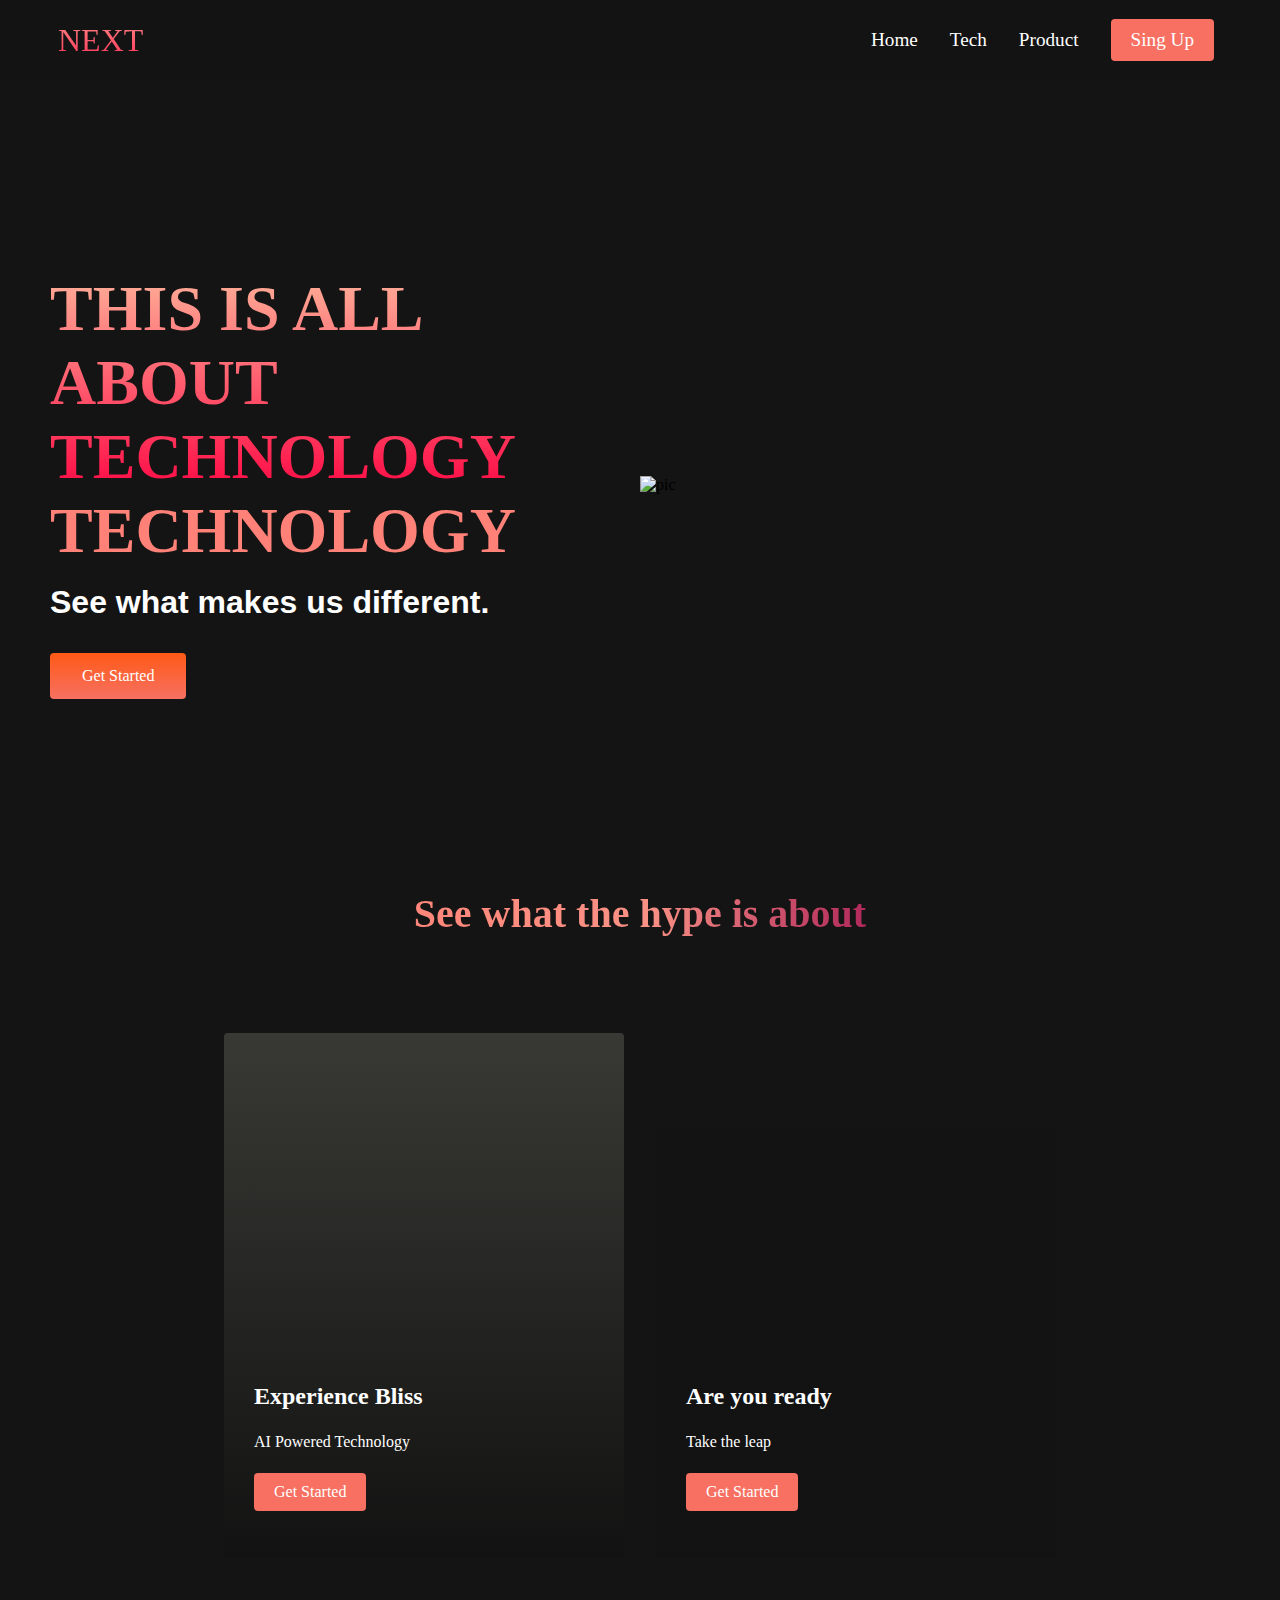
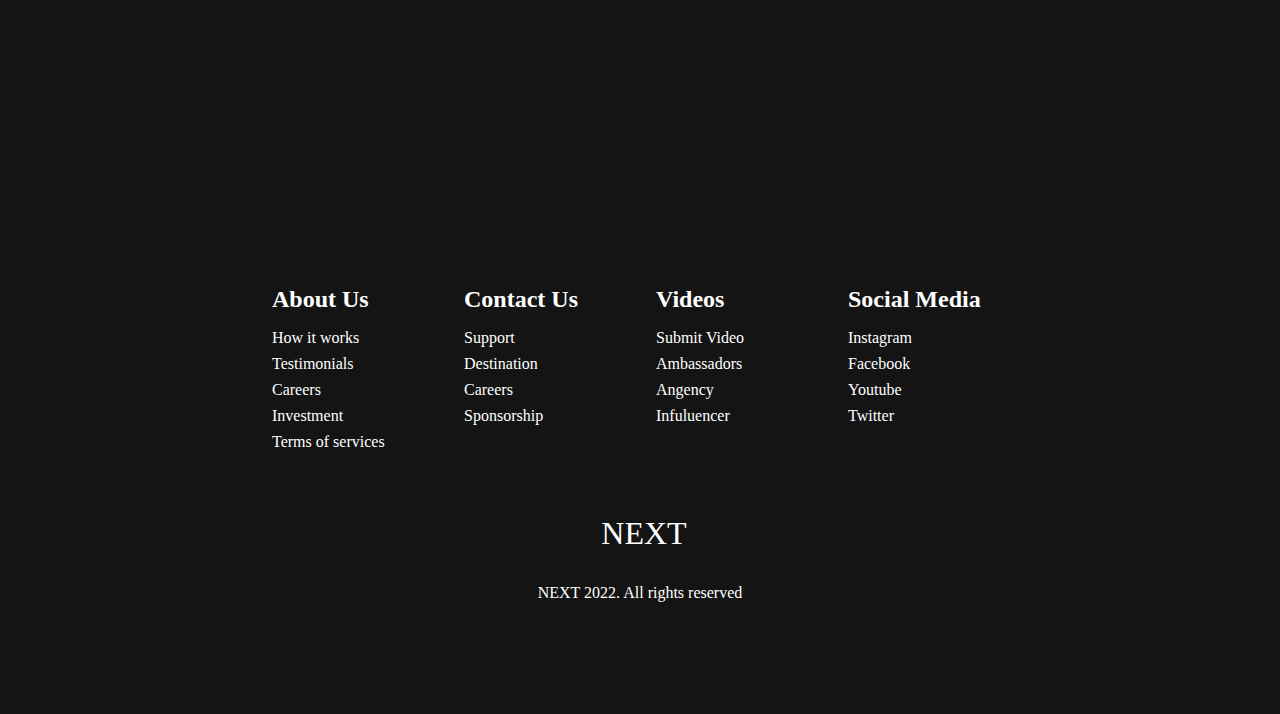
==== Tech.html @ df103964 "Add files via upload" ====
<!DOCTYPE html>
<html lang="en">

<head>
    <link rel="stylesheet" href="https://use.fontawesome.com/releases/v5.13.0/css/all.css" integrity="sha384-Bfad6CLCknfcloXFOyFnlgtENryhrpZCe29RTifKEixXQZ38WheV+i/6YWSzkz3V" crossorigin="anonymous" />
    <meta charset="UTF-8">
    <meta http-equiv="X-UA-Compatible" content="IE=edge">
    <meta name="viewport" content="width=device-width, initial-scale=1.0">
    <title>NEXT</title>
    <link rel="stylesheet" href="style.css">
</head>

<body>
    <!------navbar section---->
    <nav class="navbar">
        <div class="navbar__container">
            <a href="/" id="navbar__logo"><i class="fas fa-gem"></i> NEXT</a>
            <div class="navbar__toggle" id="mobile-menu">
                <span class="bar"></span>
                <span class="bar"></span>
                <span class="bar"></span>
            </div>
            <ul class="navbar__menu">
                <li class="navbar__item">
                    <a href="/" class="navbar__links">Home</a>
                </li>
                <li class="navbar__item">
                    <a href="Tech.html" class="navbar__links">Tech</a>
                </li>
                <li class="nav bar__item">
                    <a href="/" class="navbar__links">Product</a>
                </li>
                <li class="navbar__btn">
                    <a href="/" class="button">Sing Up</a>
                </li>
            </ul>
        </div>
    </nav>
    <!-----hero section-->
    <div class="main">
        <div class="main__container">
            <div class="main__content">
                <h1>THIS IS ALL ABOUT TECHNOLOGY </h1>
                <h2>TECHNOLOGY</h2>
                <p>See what makes us different.</p>
                <button class="main__btn"><a href="/"></a>Get Started</button>
            </div>
            <div class="main__img--ontainer">
                <img src="image/pexel2.jpg" alt="pic" id="main__img">
            </div>
        </div>

    </div>  

    <!-----Services section-->
    <div class="services">
        <h1>See what the hype is about</h1>
        <div class="services__container">
            <div class="services__card">
              <h2>Experience Bliss</h2>  
              <p>AI Powered Technology</p>
              <button>Get Started</button>   
            </div>
            <div class="services__card">
                <h2>Are you ready</h2>  
                <p>Take the leap</p>
                <button>Get Started</button>   
              </div>
        </div>
    </div>

    <!----footer sectiont-->
    <div class="footer__container">
        <div class="footer__links">
          <div class="footer__link--wrapper">
              <div class="footer__link--items">
                  <h2>About Us</h2>
                  <a href="/sing__up">How it works</a>
                  <a href="/">Testimonials</a>
                  <a href="/">Careers</a>
                  <a href="/">Investment</a>
                  <a href="/">Terms of services</a>
              </div>
              <div class="footer__link--items">
                  <h2>Contact Us</h2>
                  <a href="/">Support</a>
                  <a href="/">Destination</a>
                  <a href="/">Careers</a>
                  <a href="/">Sponsorship</a>
                  
              </div>
          </div>  
          <div class="footer__link--wrapper">
            <div class="footer__link--items">
                <h2>Videos</h2>
                <a href="/">Submit Video</a>
                <a href="/">Ambassadors</a>
                <a href="/">Angency</a>
                <a href="/">Infuluencer</a>
               
            </div>
            <div class="footer__link--items">
                <h2>Social Media</h2>
                <a href="/">Instagram</a>
                <a href="/">Facebook</a>
                <a href="/">Youtube</a>
                <a href="/">Twitter</a>
            </div>
        </div>  
        </div>
        <div class="social__media">
            <div class="social__media--wrap">
                <div class="footer__logo">
                   <a href="/" id="footer__logo"><i class="fas fa-gem"></i>NEXT</a> 
                </div>
                <p class="website__rights">NEXT 2022. All rights reserved</p>
                <div class="social__icons">
                   <a href="/" class="social__icon--link" target="_blank">
                     <i class="fab fa-facebook"></i>   
                   </a> 
                   <a href="/" class="social__icon--link" target="_blank">
                    <i class="fab fa-instagram"></i>   
                  </a>
                  <a href="/" class="social__icon--link" target="_blank">
                    <i class="fab fa-twitter"></i>   
                  </a> 
                  <a href="/" class="social__icon--link" target="_blank">
                    <i class="fab fa-linkedin"></i>   
                  </a> 
                  <a href="/" class="social__icon--link" target="_blank">
                    <i class="fab fa-youtube"></i>   
                  </a>  
                </div>
            </div>
        </div>
    </div>
    <script src="script.js"></script>
</body>

</html>
---- style.css ----
* {
    box-sizing: border-box;
    margin: 0;
    padding: 0;
    font-family: 'Arial, Helvetica, sans-serif';
}

.navbar {
    background: #131313;
    height: 80px;
    display: flex;
    justify-content: center;
    align-items: center;
    font-size: 1.2rem;
    position: sticky;
    top: 0;
    z-index: 999;
}

.navbar__container {
    display: flex;
    justify-content: space-between;
    height: 80px;
    z-index: 1;
    width: 100%;
    max-width: 1300px;
    margin: 0 auto;
    padding: 0 50px;
}

#navbar__logo {
    background-color: #ff8177;
    background-image: linear-gradient(to top, #ff0844 0%, #ffb199 100%);
    background-size: 100%;
    -webkit-background-clip: text;
    -moz-background-clip: text;
    -webkit-text-fill-color: transparent;
    -moz-text-fill-color: transparent;
    display: flex;
    align-items: center;
    cursor: pointer;
    font-size: 2rem
}

.fa-gem {
    margin-right: 0.5rem;
}

.navbar__menu {
    display: flex;
    align-items: center;
    list-style: none;
    text-align: center;
}

.navbar__item {
    height: 80px;
}

.navbar__links {
    color: #fff;
    display: flex;
    align-items: center;
    justify-content: center;
    text-decoration: none;
    padding: 0 1rem;
    height: 100%;
}

.navbar__btn {
    display: flex;
    justify-content: center;
    align-items: center;
    padding: 0 1rem;
    width: 100%;
}
   .button{
    display: flex;
    justify-content: center;
    text-decoration: none;
    padding: 10px 20px;
    height: 100%;
    width: 100%;
    border: none;
    outline: none;
    border-radius: 4px;
    background: #f77062;
    color: #fff;
}
   
       
    .button:hover {
        background: #4837ff;
        transition: all 0.3s ease;
    }
    .navbar__links:hover {
        color: #f77062;
        transition: all 0.3s ease;
    }
    @media screen and (max-width: 960px) {
        .navbar__container {
            display: flex;
            justify-content: space-between;
            height: 80px;
            z-index: 1;
            width: 100%;
            max-width: 1300px;
            padding: 0;
          
        }
        .navbar__menu {
            display: grid;
            grid-template-columns: auto;
            margin: 0;
            width: 100%;
            position: absolute;
            top: -1000px;
            opacity: 0;
            transition: all 0.5s ease;
            height: 50vh;
            z-index: -1;
            background: #131313;
        }
        .navbar__menu.active {
            background: 131313;
            top: 100%;
            opacity: 1;
            transition: all 0.5s ease;
            z-index: 99;
            height: 50vh;
            font-size: 1.6rem;
        }
        #navbar__logo {
            padding-left: 25px;
        }
        .navbar__toggle .bar {
            width: 25px;
            height: 3px;
            margin: 5px auto;
            transition: all 0.3s ease-in-out;
            background: #fff;
        }
        .navbar__item {
            width: 100%;
        }
        .navbar__links {
            text-align: center;
            padding: 2rem;
            width: 100%;
            display: table;
        }
        #mobile-menu {
            position: absolute;
            top: 20%;
            right: 5%;
            transform: translate(5%, 20%);
        }
        .navbar__btn {
            padding-bottom: 2rem;
        }
        .button {
            display: flex;
            justify-content: center;
            align-items: center;
            width: 80%;
            height: 80px; 
            margin: 0;
        }
        .navbar__toggle .bar {
            display: block;
            cursor: pointer;
        }
        #mobile-menu.si-active .bar:nath-child(1) {
            transform: translateY(8px) rotate(45deg);
        }
        #mobile-menu.si-active .bar:nath-child(3) {
            transform: translateY(-8px) rotate(-45deg);
            

        }
    }
    /* hero section*/
    .main__container{
        display: grid;
        grid-template-columns: 1fr 1fr;
        align-items: center;
        justify-content: center;
        margin: 0 auto;
        height: 90vh;
        background-color: #141414;
        z-index: 1;
        width: 100%;
        max-width: 1300px;
        padding: 0 50px;

    }
    .main__content h1{
        font-size: 4rem;
        background-color: #ff8177;
        background-image: linear-gradient(to top, #ff0844 0%, #ffb199 100% );
        background-size: 100%;
        -webkit-background-clip: text;
        -moz-background-clip: text;
        -webkit-text-fill-color: transparent;
        -moz-text-fill-color: transparent;
        
    }
    .main__content h2{
        font-size: 4rem;
        background-color: #ff8177;
       /* background-image: linear-gradient(to top, #b721ff 0%, #21d4fd 100% );*/
        background-size: 100%;
        -webkit-background-clip: text;
        -moz-background-clip: text;
        -webkit-text-fill-color: transparent;
        -moz-text-fill-color: transparent;     
    }
     .main__content p{
         margin-top: 1rem; 
         font-size: 2rem;
         font-weight: 700; 
         color: #fff;
         font-family: Arial, Helvetica, sans-serif;
     }
     .main__btn{
         font-size: 1rem;
         background-image: linear-gradient(to top,
         #f77062 0%, #fe5916 100%);
         padding: 14px 32px;
         border: none;
         border-radius: 4px;
         color: #fff;
         margin-top: 2rem;
         cursor: pointer;
         position: relative;
         transition: all 0.35s;
         outline:  none;
     }
     .main__btn a{
         position: relative;
         z-index: 2;
         color: #fff;
         text-decoration: none; 
     }
     .main__btn:after {
         position: absolute;
         content: '';
         top: 0;
         left: 0;
         width: 0;
         height: 100%;
         background: #4837ff;
         transition: all 0.35s;
         border-radius: 4px;
     } 
     .main__btn:hover{
         color: #fff;
     }
     .main__btn:hover:after{
         width: 100%;
     }
     .main__img--container{
         text-align: center;
     }
     #main__img{
         height: 100%;
         width: 70%;
     }
     /*mobile responsive*/
     @medial screen and (max-width: 768px){
         .main__container{
             display: grid;
             grid-template-columns:auto;
             justify-self; center;
             width: 100%;
             margin: 0 auto;
             height: 90vh;
         }
         .main__content{
             text-aling: center;
             margin-bottom: 4rem;
         }
         .main__content h1{
             font-size: 2.5rem;
             margin-top: 2rem;
         }
         .main__content h2{
             font-size: 3rem;
         }
         .main__content p{
             margin-top: 1rem;
             font-size: 1.5rem;
         }
     }

     @media screen and (max-width: 480px){
        .main__content h1{
            font-size: 2rem;
            margin-top: 3rem;
        }
        .main__content h2{
            font-size: 2rem;
        }
        .main__content p{
            margin-top: 2rem;
            font-size: 1.5rem;
        }
        .main__btn{
            padding: 12px 36px;
            margin: 2.5rem 0;
        }
     }
     /* services*/
     .services{
         background: #141414;
         display: flex;
         flex-direction: column;
         align-items: center;
         height: 100vh;
     }
     .services h1{
         background-color: #ff8177;
         background-image: linear-gradient(
             to right, #ff8177 0%,
             #ff867a 0%,
             #ff8c7f 21%,
             #f99185 52%,
             #cf556c 78%,
             #b12a5b 100%    
         );
         background-size:100%;
         margin-bottom: 5rem;
         font-size: 2.5rem;
         -webkit-background-clip: text;
         -moz-background-clip: text;
         -webkit-text-fill-color: transparent;
         -moz-text-fill-color: transparent;     
     }
     .services__container{
         display: flex;
         justify-content: center;
         flex-wrap: wrap;
     }
.services__card{
    margin: 1rem;
    height: 525px;
    width: 400px;
    border-radius: 4px;
    background-image: linear-gradient(to bottom,
    rgba(71, 71, 65, 0.712) 0%, rgba(17, 17,17,0.6) 100%),
    url('/image/pexel2.jpg');
    background-size: cover;
    position: relative;
    color: #fff;
}
.services__card:nth-child(2){
    margin: 1rem;
    height: 525px;
    width: 400px;
    border-radius: 4px;
    background-image: linear-gradient(to bottom,
    rgba(0, 0, 0, 0) 0%, rgba(17, 17, 17, 0.6) 100%),
    url('/image/pexels.jpg');
 

}
.services h2{
    position: absolute;
    top: 350px;
    left: 30px;
}
.services__card p{
    position: absolute;
    top: 400px;
    left: 30px;
}
.services__card button{
    color: #fff;
    padding: 10px 20px;
    border: none;
    outline: none;
    border-radius: 4px;
    background: #f77062;
    position: absolute;
    top: 440px;
    left: 30px;
    font-size: 1rem;
    cursor: pointer;
}

.services__card:hover{
    transform: scale(1.075);
    transition: 0.2s ease-in;
    cursor: pointer;
}
@media screen and (max-width: 960px) {
    .services{
        height: 1600px;
    }
    .services h1{
        font-size: 2rem;
        margin-top: 12rem;
    } 
}

@media screen and (max-width: 480px){
    .services{
        height: 1400px;
    }
    .services h1 {
      font-size: 1.2rem;  
    }
    .services__card{
        width: 300px;
    }

}
/*footer css*/
.footer__container{
    background-color: #141414;
    padding: 5rem 0;
    display: flex;
    flex-direction: column;
    justify-content: center;
    align-items: center;
}

#footer__logo{
    color: #fff;
    display: flex;
    align-items: center;
    cursor: pointer;
    text-decoration: none;
    font-size: 2rem;
}
.footer__links{
    width: 100%;
    max-width: 1000px;
    display: flex;
    justify-content: center;
}

.footer__link--wrapper{
    display: flex;
}

.footer__link--items{
    display: flex;
    flex-direction: column;
    align-items: flex-start;
    margin: 16px;
    text-align: left;
    width: 160px;box-sizing: border-box;
}

.footer__link--items h2{
   margin-bottom: 16px;
}

.footer__link--items > h2{
    color: #fff;
}

.footer__link--items a{
    color: #fff;
    text-decoration: none;
    margin-bottom: 0.5rem;
}

.footer__link--items a:hover{
    color: rgb(219, 57, 57);
    transition: 0.3s ease-out;
}

/*Social icons*/
.social__icon--link{
  color: #fff;
  font-size: 24px;  
}

.social__media{
    max-width: 1000px;
    width: 100%;
}

.social__media--wrap{
    display: flex;
    justify-content: space-between;
    align-items: center;
    width: 90%;
    max-width: 1000px;
    margin: 40px auto 0 auto;
}
.social__icons{
   display: flex;
   flex-wrap: wrap;
   justify-content: space-between;
   align-items: center;
   width: 240px; 
}

.social__logo{
    color: #fff;
    justify-self: flex-start;
    margin-left: 20px;
    cursor: pointer;
    text-decoration: none;
    font-size: 2rem;
    display: flex;
    align-items: center;
    margin-bottom: 16px;
}

.website__rights {
   color: #fff;
}

'@media  screen and (max-width: 820px) {
    .footer__links{
        padding: 2rem;
    }

    #footer__logo{
        margin-bottom: 2rem;
    }

    .website__rights{
        margin-bottom: 2rem;
    }
    .footer__links--wrapper{
        flex-direction: column;
    }
    
    .social__media--wrap{
        flex-direction: column;
    }
}

@media screen and (max-width: 400px) {
    .footer__link--items{
        margin: 0;
        padding: 10px;
        width: 100%;
    }
    
}
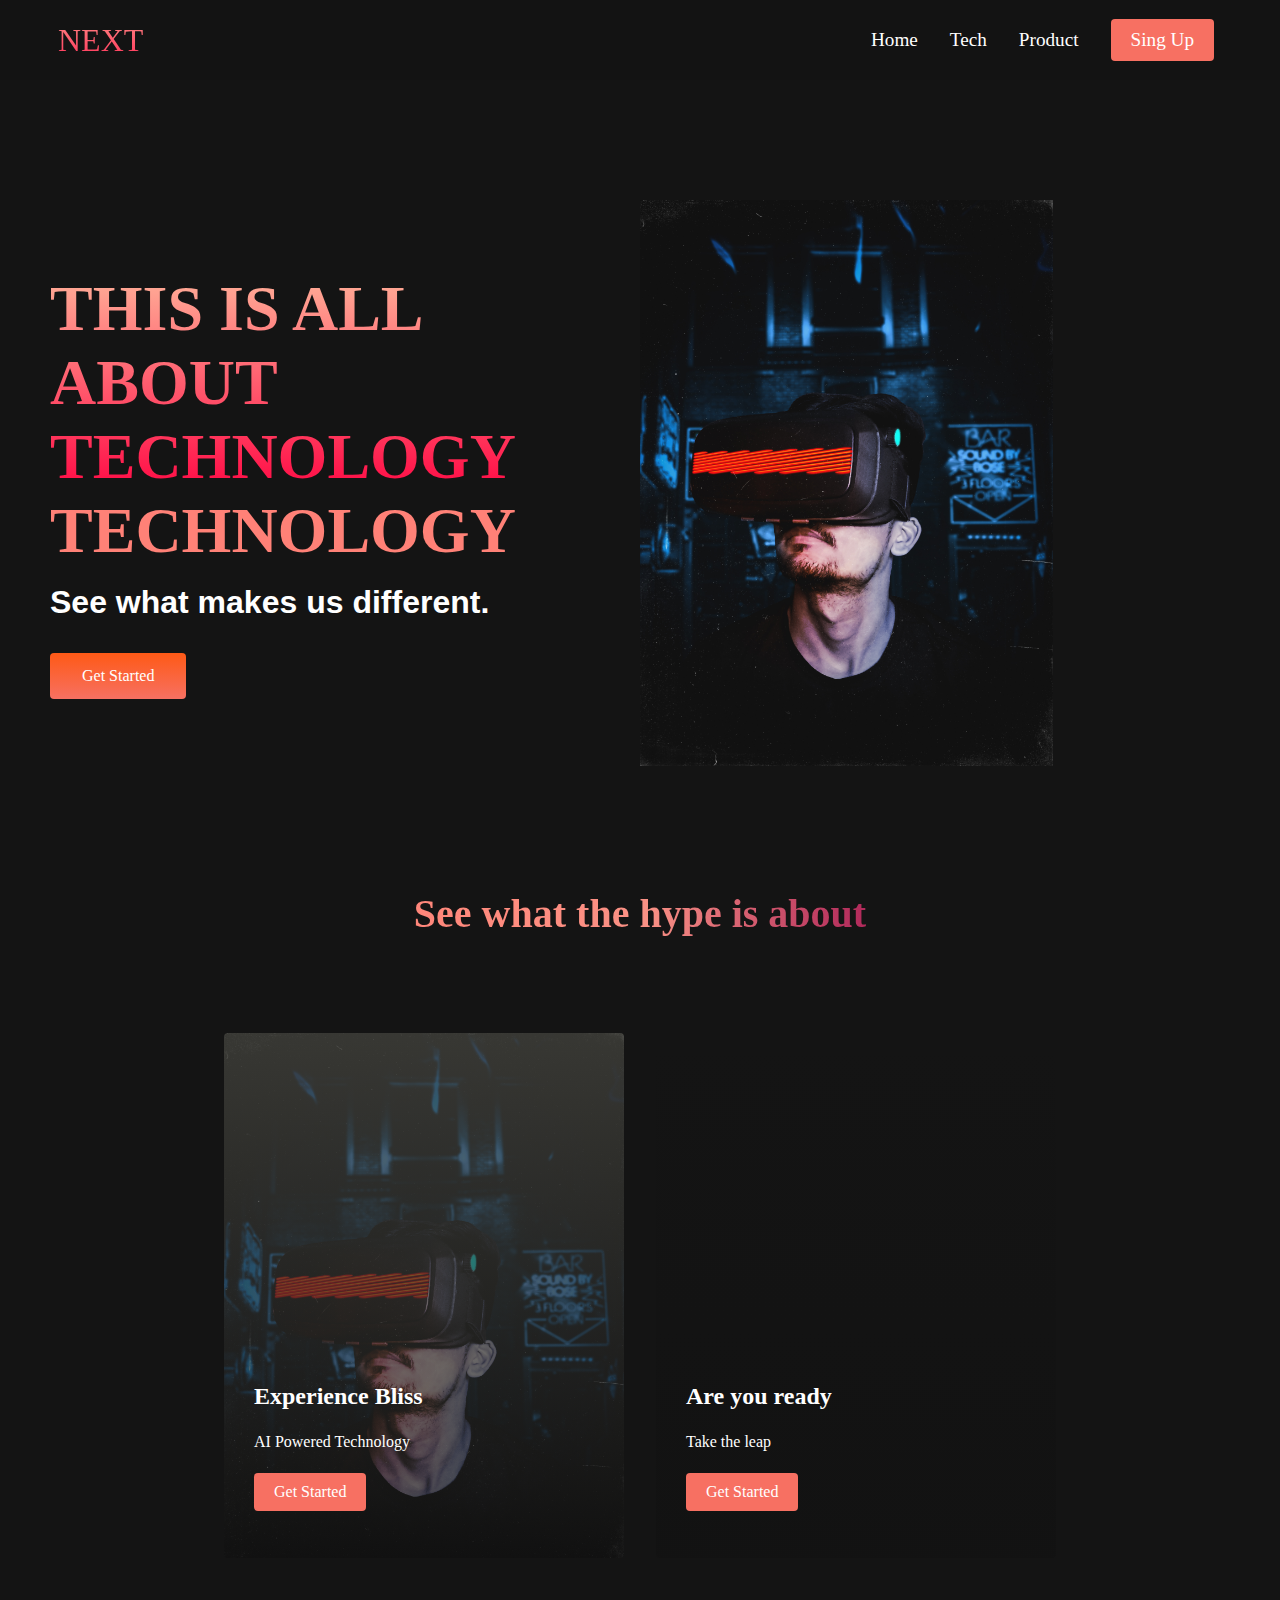
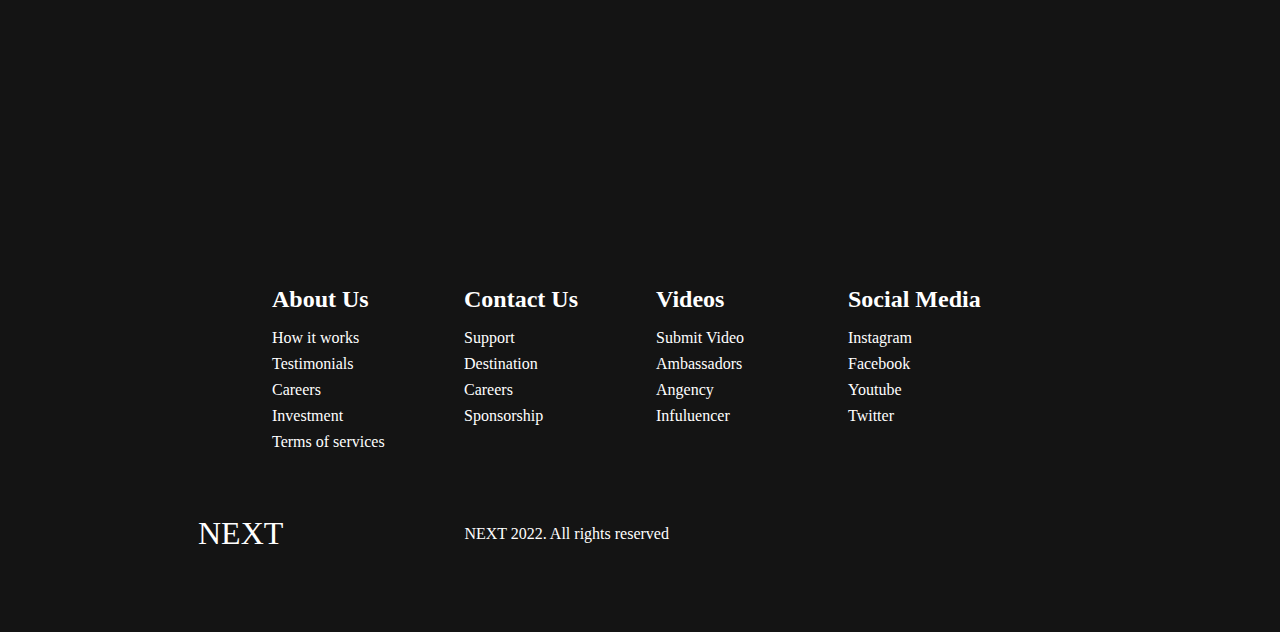
==== commit 5e5e972b: "updates" ====
--- a/Tech.html
+++ b/Tech.html
@@ -75,7 +75,7 @@
           <div class="footer__link--wrapper">
               <div class="footer__link--items">
                   <h2>About Us</h2>
-                  <a href="/sing__up">How it works</a>
+                  <a href="/sign__up">How it works</a>
                   <a href="/">Testimonials</a>
                   <a href="/">Careers</a>
                   <a href="/">Investment</a>
--- a/style.css
+++ b/style.css
@@ -515,7 +515,7 @@
    color: #fff;
 }
 
-'@media  screen and (max-width: 820px) {
+@media  screen and (max-width: 820px) {
     .footer__links{
         padding: 2rem;
     }
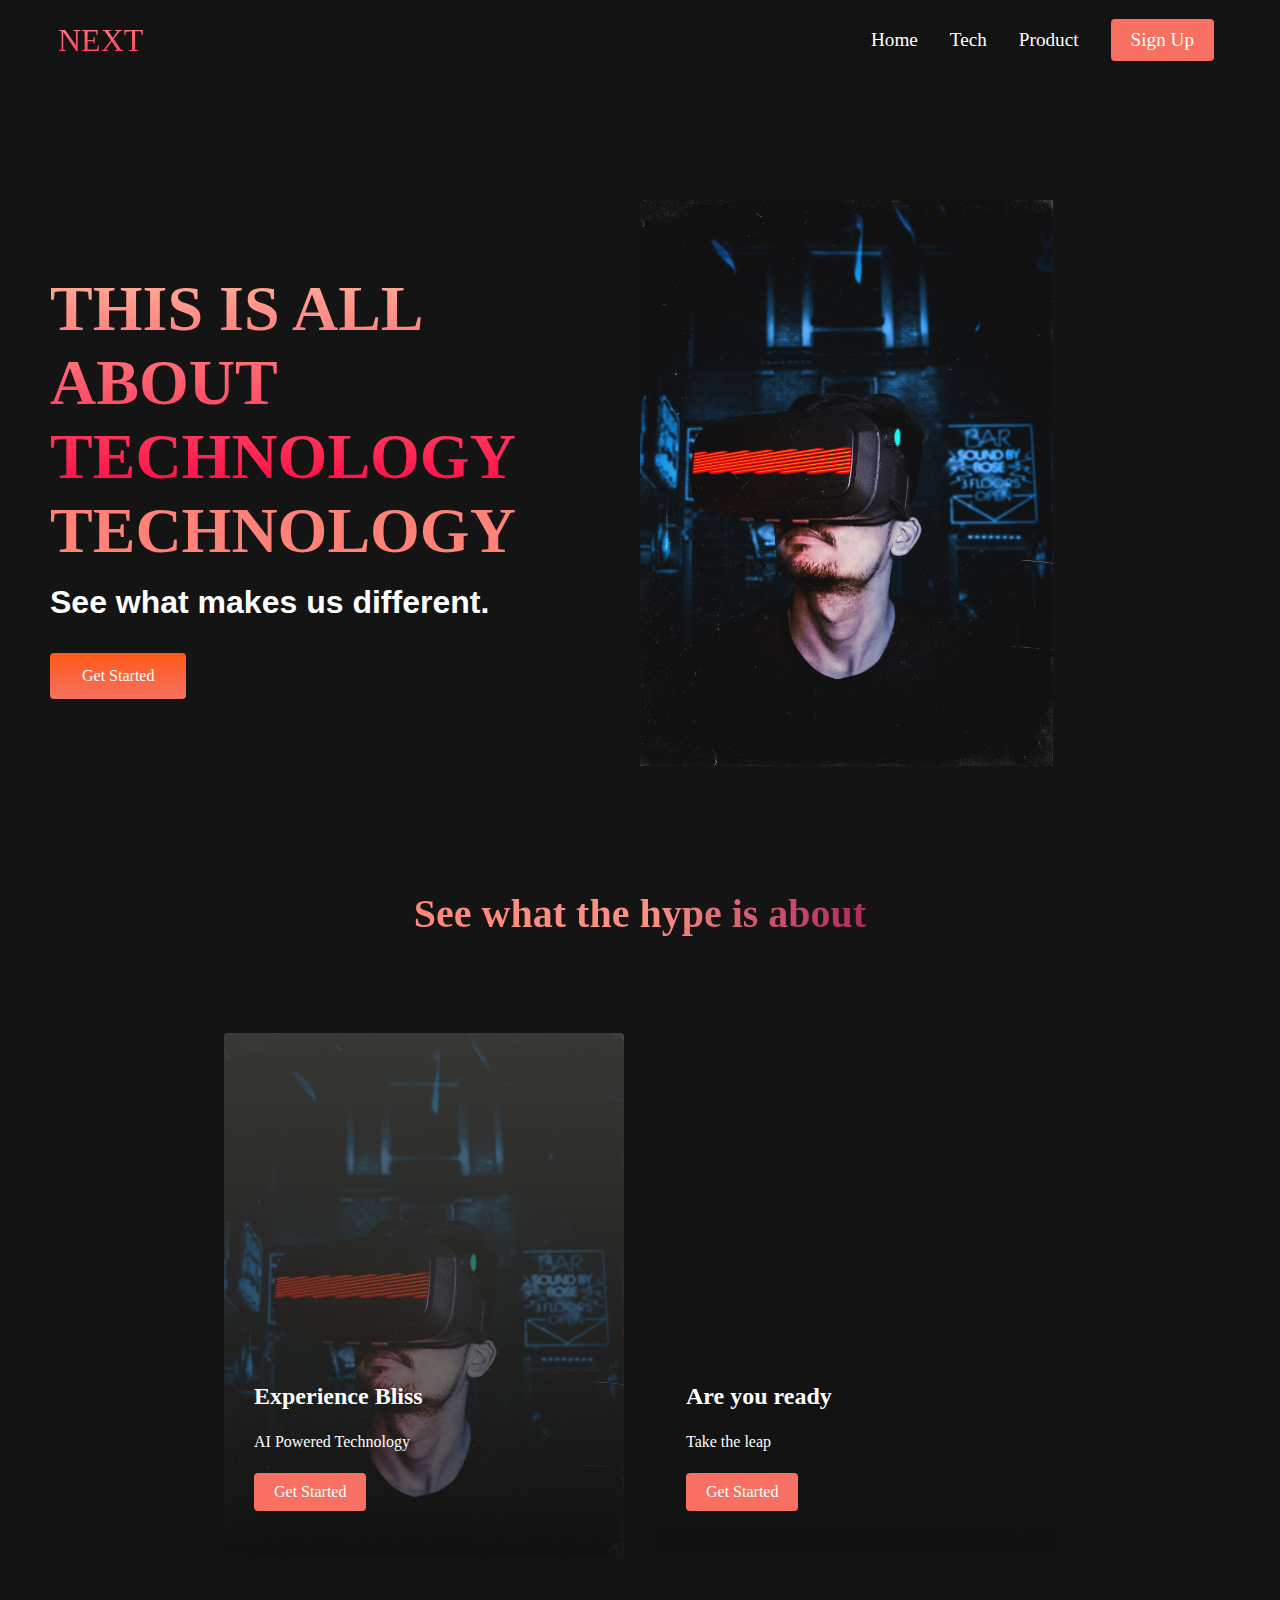
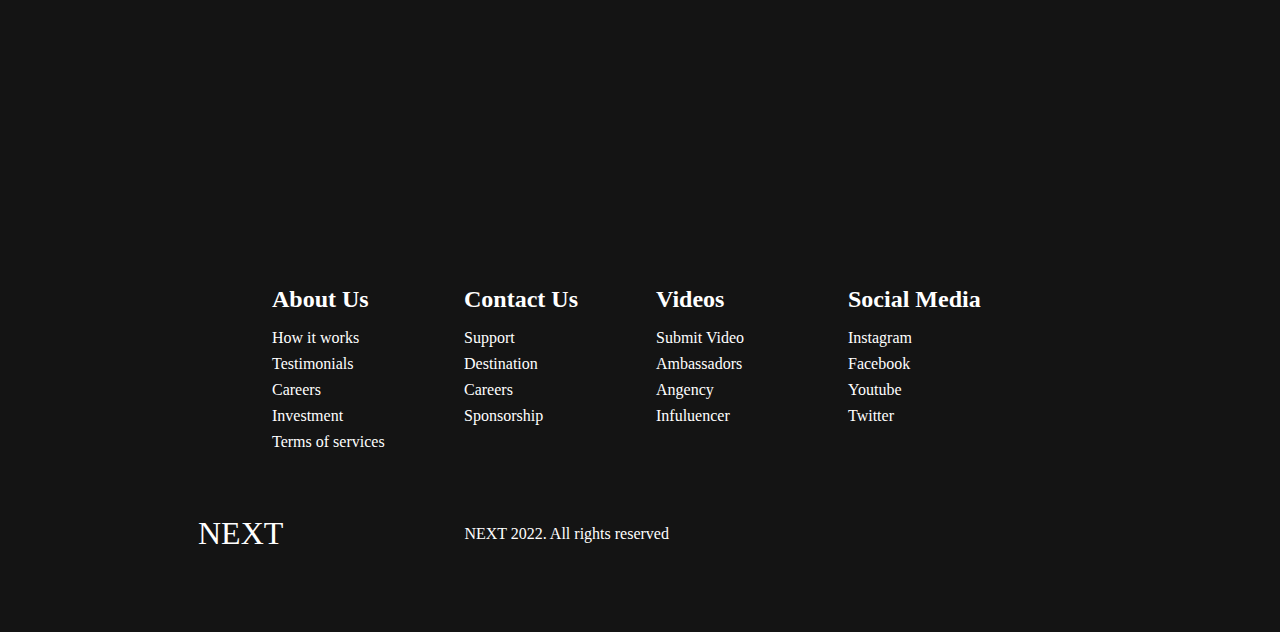
==== commit 8b857ecc: "changes" ====
--- a/Tech.html
+++ b/Tech.html
@@ -31,7 +31,7 @@
                     <a href="/" class="navbar__links">Product</a>
                 </li>
                 <li class="navbar__btn">
-                    <a href="/" class="button">Sing Up</a>
+                    <a href="signup.html" class="button">Sign Up</a>
                 </li>
             </ul>
         </div>
